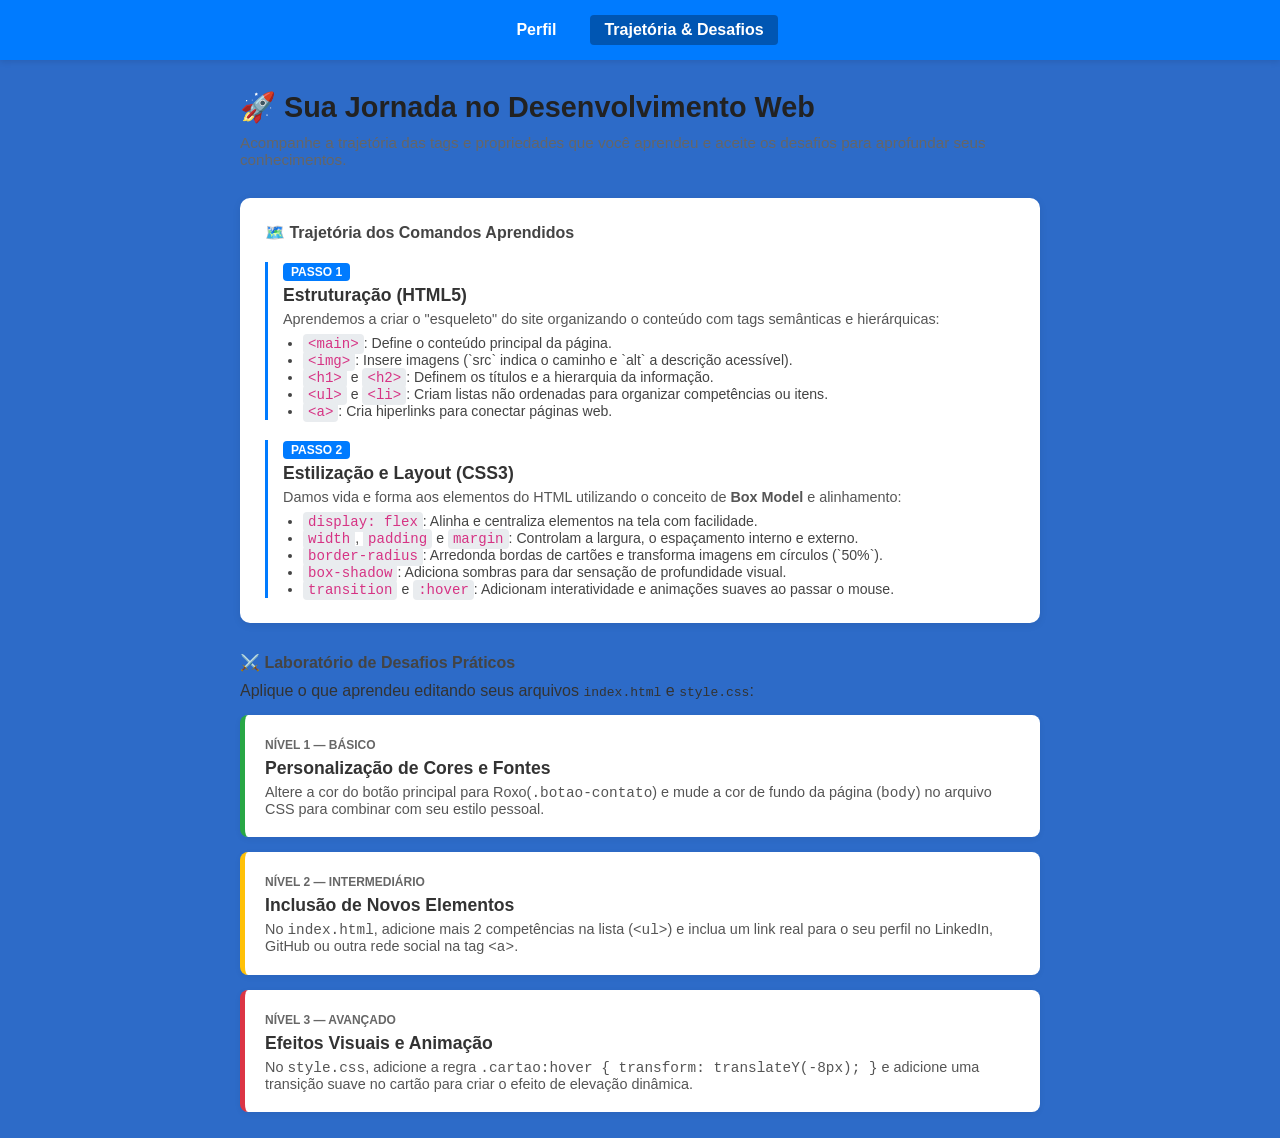
==== ATIVIDADES/Exercício/desafios.html @ f9fca427 "PROJETO DO PYTHON_MODULOI" ====
<!DOCTYPE html>
<html lang="pt-BR">
<head>
  <meta charset="UTF-8">
  <meta name="viewport" content="width=device-width, initial-scale=1.0">
  <title>Trajetória & Desafios HTML/CSS</title>
  <link rel="stylesheet" href="style.css">
</head>
<body>

  <!-- Menu de Navegação -->
  <nav class="menu-navegacao">
    <a href="index.html">Perfil</a>
    <a href="desafios.html" class="ativo">Trajetória & Desafios</a>
  </nav>

  <main class="conteiner-desafios">
    <h1>🚀 Sua Jornada no Desenvolvimento Web</h1>
    <p class="subtitulo">Acompanhe a trajetória das tags e propriedades que você aprendeu e aceite os desafios para aprofundar seus conhecimentos.</p>

    <!-- Linha do Tempo / Trajetória -->
    <section class="secao-trajetoria">
      <h2>🗺️ Trajetória dos Comandos Aprendidos</h2>

      <div class="etapa-trajetoria">
        <span class="passo">Passo 1</span>
        <h3>Estruturação (HTML5)</h3>
        <p>Aprendemos a criar o "esqueleto" do site organizando o conteúdo com tags semânticas e hierárquicas:</p>
        <ul>
          <li><code>&lt;main&gt;</code>: Define o conteúdo principal da página.</li>
          <li><code>&lt;img&gt;</code>: Insere imagens (`src` indica o caminho e `alt` a descrição acessível).</li>
          <li><code>&lt;h1&gt;</code> e <code>&lt;h2&gt;</code>: Definem os títulos e a hierarquia da informação.</li>
          <li><code>&lt;ul&gt;</code> e <code>&lt;li&gt;</code>: Criam listas não ordenadas para organizar competências ou itens.</li>
          <li><code>&lt;a&gt;</code>: Cria hiperlinks para conectar páginas web.</li>
        </ul>
      </div>

      <div class="etapa-trajetoria">
        <span class="passo">Passo 2</span>
        <h3>Estilização e Layout (CSS3)</h3>
        <p>Damos vida e forma aos elementos do HTML utilizando o conceito de <strong>Box Model</strong> e alinhamento:</p>
        <ul>
          <li><code>display: flex</code>: Alinha e centraliza elementos na tela com facilidade.</li>
          <li><code>width</code>, <code>padding</code> e <code>margin</code>: Controlam a largura, o espaçamento interno e externo.</li>
          <li><code>border-radius</code>: Arredonda bordas de cartões e transforma imagens em círculos (`50%`).</li>
          <li><code>box-shadow</code>: Adiciona sombras para dar sensação de profundidade visual.</li>
          <li><code>transition</code> e <code>:hover</code>: Adicionam interatividade e animações suaves ao passar o mouse.</li>
        </ul>
      </div>
    </section>

    <!-- Bloco de Desafios Práticos -->
    <section class="secao-desafios">
      <h2>⚔️ Laboratório de Desafios Práticos</h2>
      <p>Aplique o que aprendeu editando seus arquivos <code>index.html</code> e <code>style.css</code>:</p>

      <div class="card-desafio nivel-facil">
        <span class="tag-nivel">Nível 1 — Básico</span>
        <h3>Personalização de Cores e Fontes</h3>
        <p>Altere a cor do botão principal para Roxo(<code>.botao-contato</code>) e mude a cor de fundo da página (<code>body</code>) no arquivo CSS para combinar com seu estilo pessoal.</p>
      </div>

      <div class="card-desafio nivel-medio">
        <span class="tag-nivel">Nível 2 — Intermediário</span>
        <h3>Inclusão de Novos Elementos</h3>
        <p>No <code>index.html</code>, adicione mais 2 competências na lista (<code>&lt;ul&gt;</code>) e inclua um link real para o seu perfil no LinkedIn, GitHub ou outra rede social na tag <code>&lt;a&gt;</code>.</p>
      </div>

      <div class="card-desafio nivel-dificil">
        <span class="tag-nivel">Nível 3 — Avançado</span>
        <h3>Efeitos Visuais e Animação</h3>
        <p>No <code>style.css</code>, adicione a regra <code>.cartao:hover { transform: translateY(-8px); }</code> e adicione uma transição suave no cartão para criar o efeito de elevação dinâmica.</p>
      </div>
    </section>
  </main>

</body>
</html>
---- ATIVIDADES/Exercício/style.css ----
/* RESET BÁSICO */
* {
  margin: 0;
  padding: 0;
  box-sizing: border-box;
}

body {
  font-family: 'Segoe UI', Tahoma, Geneva, Verdana, sans-serif;
  background-color: #2d6bc8;
  color: #333;
  display:flex;
  flex-direction: column;
  align-items: center;
  min-height: 100vh;
  padding-bottom: 40px;
}

/* MENU DE NAVEGAÇÃO */
.menu-navegacao {
  background-color: #007bff;
  width: 100%;
  padding: 15px;
  display: flex;
  justify-content: center;
  gap: 20px;
  box-shadow: 0 2px 6px rgba(0,0,0,0.1);
  margin-bottom: 30px;
}

.menu-navegacao a {
  color: #ffffff;
  text-decoration: none;
  font-weight: 600;
  padding: 6px 14px;
  border-radius: 4px;
  transition: background-color 0.2s;
}

.menu-navegacao a:hover,
.menu-navegacao a.ativo {
  background-color: #0056b3;
}

/* CARTÃO DE PERFIL (INDEX.HTML) */
.cartao {
  background-color: #ffffff;
  width: 320px;
  padding: 25px;
  border-radius: 12px;
  box-shadow: 0 4px 12px rgba(0, 0, 0, 0.1);
  text-align: center;
  transition: transform 0.3s ease, box-shadow 0.3s ease;
}

.foto {
  border-radius: 50%;
  margin-bottom: 15px;
  border: 3px solid #007bff;
}

h1 {
  font-size: 1.4rem;
  color: #222;
  margin-bottom: 5px;
}

.cargo {
  font-size: 0.9rem;
  color: #c21f86;
  font-weight: 600;
  margin-bottom: 15px;
  background-color: #7dbc18;
  border-radius: 40px;
}

.bio {
  font-size: 0.85rem;
  color: #666;
  margin-bottom: 20px;
  line-height: 1.4;
}

h2 {
  font-size: 1rem;
  color: #444;
  margin-bottom: 10px;
}

.habilidades {
  list-style: none;
  margin-bottom: 20px;
}

.habilidades li {
  background-color: #e9ecef;
  color: #495057;
  font-size: 0.8rem;
  padding: 6px 12px;
  border-radius: 15px;
  display: inline-block;
  margin: 3px;
  text-decoration: none;
}
.habilidades li a {
  text-decoration: none;
  color: #28a745;
  border-radius: 50px;

}
.botao-contato {
  display: inline-block;
  text-decoration: none;
  background-color: #7dbc18;
  color: #ffffff;
  padding: 10px 20px;
  border-radius: 6px;
  font-weight:lighter;
  font-size: 0.9rem;
  transition: background-color 0.3s;
}

.botao-contato:hover {
  background-color: #9b18e1;

}

/* PÁGINA DE DESAFIOS (DESAFIOS.HTML) */
.conteiner-desafios {
  max-width: 800px;
  width: 90%;
}

.conteiner-desafios h1 {
  font-size: 1.8rem;
  margin-bottom: 10px;
}

.subtitulo {
  color: #666;
  margin-bottom: 30px;
  font-size: 0.95rem;
}

/* TRAJETÓRIA DOS COMANDOS */
.secao-trajetoria {
  background-color: #ffffff;
  padding: 25px;
  border-radius: 10px;
  box-shadow: 0 2px 8px rgba(0, 0, 0, 0.08);
  margin-bottom: 30px;
}

.etapa-trajetoria {
  border-left: 3px solid #007bff;
  padding-left: 15px;
  margin-top: 20px;
}

.passo {
  background-color: #007bff;
  color: white;
  font-size: 0.75rem;
  padding: 2px 8px;
  border-radius: 4px;
  font-weight: bold;
  text-transform: uppercase;
}

.etapa-trajetoria h3 {
  margin: 5px 0;
  font-size: 1.1rem;
}

.etapa-trajetoria p {
  font-size: 0.9rem;
  color: #555;
  margin-bottom: 8px;
}

.etapa-trajetoria ul {
  margin-left: 20px;
  font-size: 0.88rem;
  color: #444;
}

.etapa-trajetoria code {
  background-color: #e9ecef;
  padding: 2px 5px;
  border-radius: 4px;
  color: #d63384;
  font-family: monospace;
}

/* CARDS DE DESAFIOS */
.secao-desafios h2 {
  margin-bottom: 10px;
}

.card-desafio {
  background-color: #ffffff;
  padding: 20px;
  border-radius: 8px;
  margin-top: 15px;
  box-shadow: 0 2px 6px rgba(0, 0, 0, 0.06);
  border-left: 5px solid #ccc;
}

.nivel-facil { border-left-color: #28a745; }
.nivel-medio { border-left-color: #ffc107; }
.nivel-dificil { border-left-color: #dc3545; }

.tag-nivel {
  font-size: 0.75rem;
  font-weight: bold;
  text-transform: uppercase;
  color: #666;
}

.card-desafio h3 {
  font-size: 1.1rem;
  margin: 5px 0;
}

.card-desafio p {
  font-size: 0.9rem;
  color: #555;
}
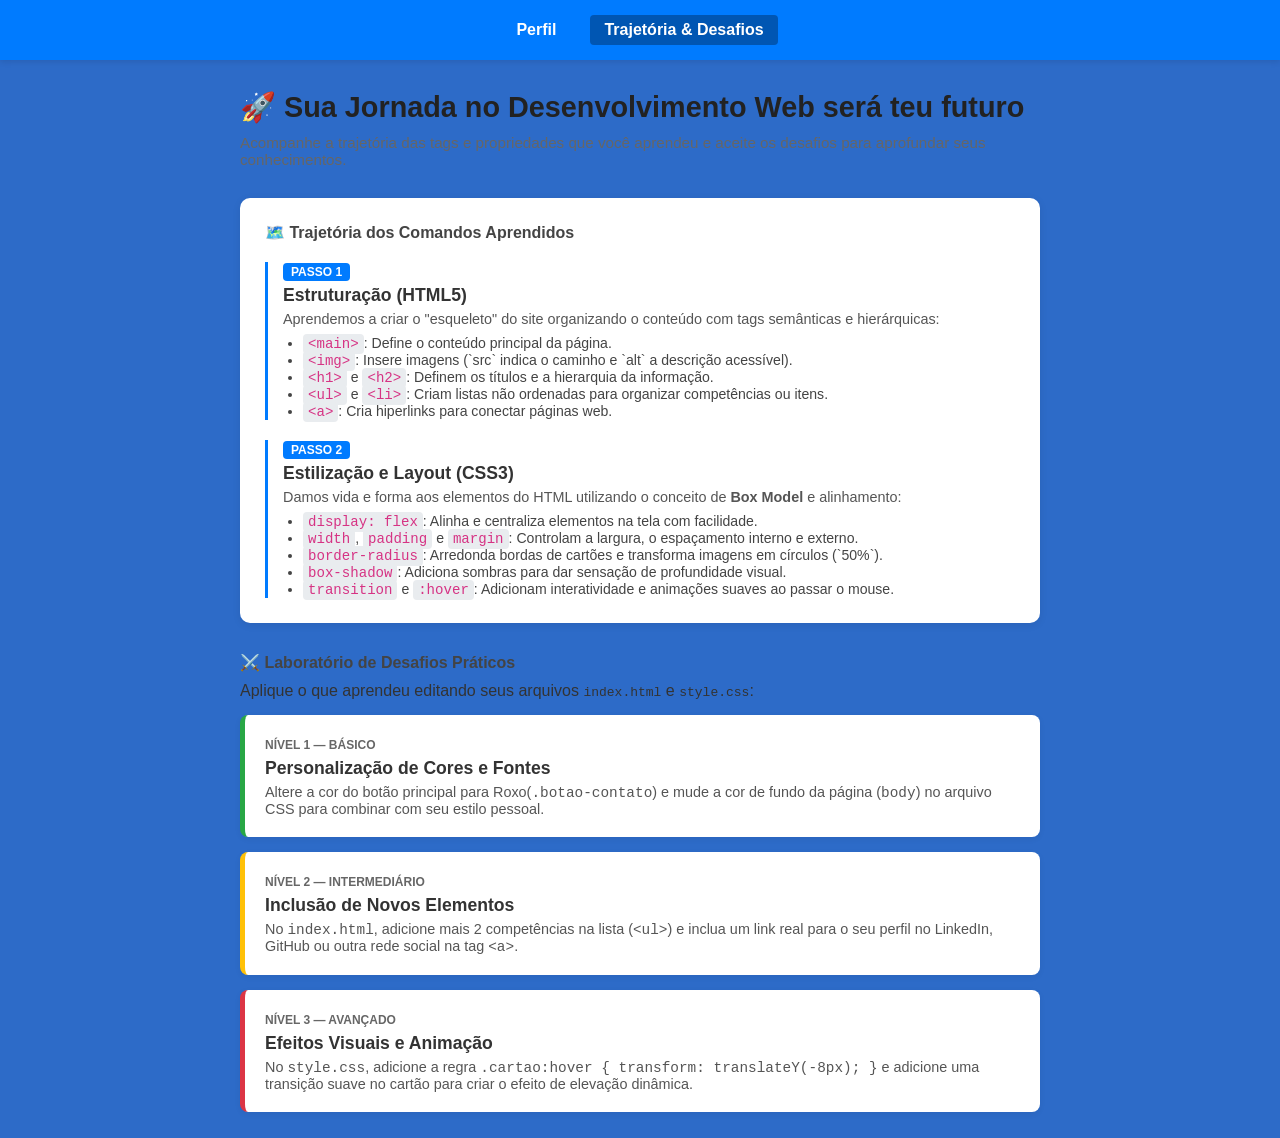
==== commit 55cc4043: "alterações realizadas no titulo" ====
--- a/ATIVIDADES/Exercício/desafios.html
+++ b/ATIVIDADES/Exercício/desafios.html
@@ -15,7 +15,7 @@
   </nav>
 
   <main class="conteiner-desafios">
-    <h1>🚀 Sua Jornada no Desenvolvimento Web</h1>
+    <h1>🚀 Sua Jornada no Desenvolvimento Web será teu futuro</h1>
     <p class="subtitulo">Acompanhe a trajetória das tags e propriedades que você aprendeu e aceite os desafios para aprofundar seus conhecimentos.</p>
 
     <!-- Linha do Tempo / Trajetória -->
